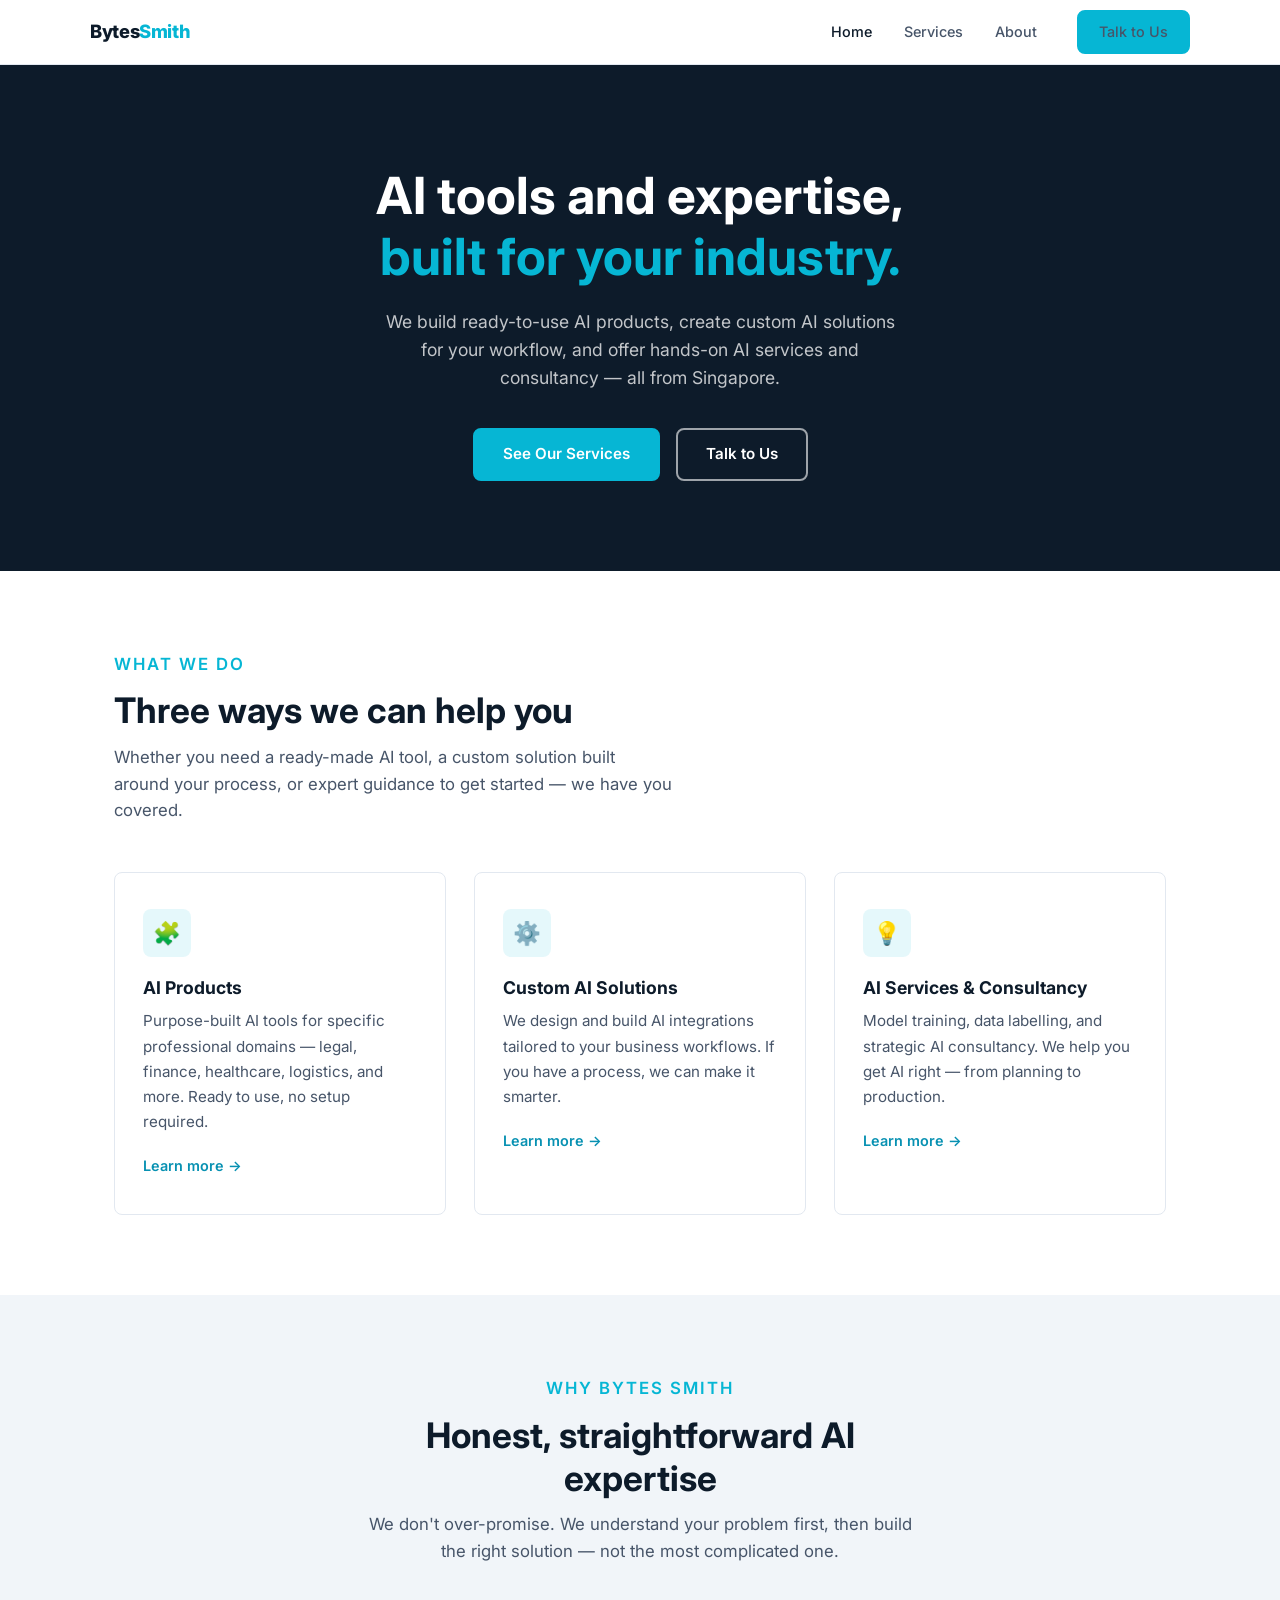
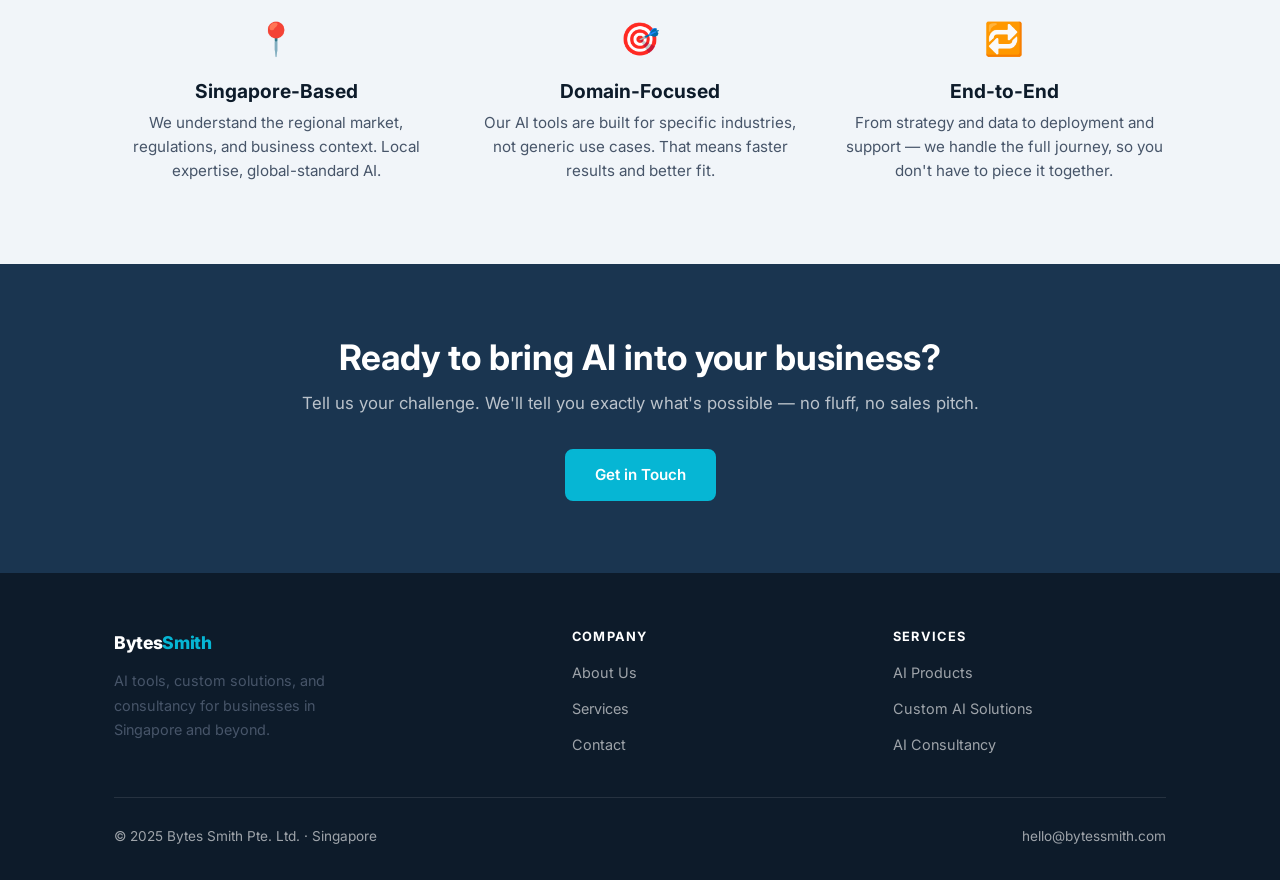
==== docs/index.html @ f25e1769 "draft" ====
<!DOCTYPE html>
<html lang="en">
<head>
  <meta charset="UTF-8" />
  <meta name="viewport" content="width=device-width, initial-scale=1.0" />
  <title>Bytes Smith — AI Tools & Consultancy, Singapore</title>
  <meta name="description" content="Bytes Smith builds AI tools for specific industries, custom AI integrations for your workflows, and provides AI services and consultancy. Based in Singapore." />
  <link rel="preconnect" href="https://fonts.googleapis.com" />
  <link rel="preconnect" href="https://fonts.gstatic.com" crossorigin />
  <link href="https://fonts.googleapis.com/css2?family=Inter:wght@400;500;600;700;800&display=swap" rel="stylesheet" />
  <link rel="stylesheet" href="css/style.css" />
</head>
<body>

  <!-- ========== NAV ========== -->
  <nav class="nav">
    <div class="nav-inner">
      <a href="index.html" class="nav-logo">Bytes<span>Smith</span></a>
      <ul class="nav-links">
        <li><a href="index.html">Home</a></li>
        <li><a href="services.html">Services</a></li>
        <li><a href="about.html">About</a></li>
        <li><a href="contact.html" class="btn btn-primary">Talk to Us</a></li>
      </ul>
      <button class="nav-toggle" aria-label="Toggle menu">
        <span></span><span></span><span></span>
      </button>
    </div>
  </nav>

  <!-- ========== HERO ========== -->
  <section class="hero">
    <div class="container">
      <h1>AI tools and expertise,<br><span>built for your industry.</span></h1>
      <p>We build ready-to-use AI products, create custom AI solutions for your workflow, and offer hands-on AI services and consultancy — all from Singapore.</p>
      <div class="hero-actions">
        <a href="services.html" class="btn btn-primary">See Our Services</a>
        <a href="contact.html" class="btn btn-outline">Talk to Us</a>
      </div>
    </div>
  </section>

  <!-- ========== SERVICES ========== -->
  <section>
    <div class="container">
      <div class="section-intro">
        <p class="section-label">What We Do</p>
        <h2>Three ways we can help you</h2>
        <p>Whether you need a ready-made AI tool, a custom solution built around your process, or expert guidance to get started — we have you covered.</p>
      </div>
      <div class="services-grid">

        <div class="service-card">
          <div class="service-icon">🧩</div>
          <h3>AI Products</h3>
          <p>Purpose-built AI tools for specific professional domains — legal, finance, healthcare, logistics, and more. Ready to use, no setup required.</p>
          <a href="services.html#products" class="card-link">Learn more →</a>
        </div>

        <div class="service-card">
          <div class="service-icon">⚙️</div>
          <h3>Custom AI Solutions</h3>
          <p>We design and build AI integrations tailored to your business workflows. If you have a process, we can make it smarter.</p>
          <a href="services.html#custom" class="card-link">Learn more →</a>
        </div>

        <div class="service-card">
          <div class="service-icon">💡</div>
          <h3>AI Services & Consultancy</h3>
          <p>Model training, data labelling, and strategic AI consultancy. We help you get AI right — from planning to production.</p>
          <a href="services.html#consultancy" class="card-link">Learn more →</a>
        </div>

      </div>
    </div>
  </section>

  <!-- ========== WHY BYTES SMITH ========== -->
  <section class="why-us">
    <div class="container">
      <div class="section-intro centered">
        <p class="section-label">Why Bytes Smith</p>
        <h2>Honest, straightforward AI expertise</h2>
        <p>We don't over-promise. We understand your problem first, then build the right solution — not the most complicated one.</p>
      </div>
      <div class="why-grid">

        <div class="why-item">
          <div class="why-icon">📍</div>
          <h3>Singapore-Based</h3>
          <p>We understand the regional market, regulations, and business context. Local expertise, global-standard AI.</p>
        </div>

        <div class="why-item">
          <div class="why-icon">🎯</div>
          <h3>Domain-Focused</h3>
          <p>Our AI tools are built for specific industries, not generic use cases. That means faster results and better fit.</p>
        </div>

        <div class="why-item">
          <div class="why-icon">🔁</div>
          <h3>End-to-End</h3>
          <p>From strategy and data to deployment and support — we handle the full journey, so you don't have to piece it together.</p>
        </div>

      </div>
    </div>
  </section>

  <!-- ========== CTA STRIP ========== -->
  <section class="cta-strip">
    <div class="container">
      <h2>Ready to bring AI into your business?</h2>
      <p>Tell us your challenge. We'll tell you exactly what's possible — no fluff, no sales pitch.</p>
      <a href="contact.html" class="btn btn-primary">Get in Touch</a>
    </div>
  </section>

  <!-- ========== FOOTER ========== -->
  <footer class="footer">
    <div class="container">
      <div class="footer-inner">
        <div class="footer-brand">
          <a href="index.html" class="nav-logo">Bytes<span>Smith</span></a>
          <p>AI tools, custom solutions, and consultancy for businesses in Singapore and beyond.</p>
        </div>
        <div class="footer-col">
          <h4>Company</h4>
          <ul>
            <li><a href="about.html">About Us</a></li>
            <li><a href="services.html">Services</a></li>
            <li><a href="contact.html">Contact</a></li>
          </ul>
        </div>
        <div class="footer-col">
          <h4>Services</h4>
          <ul>
            <li><a href="services.html#products">AI Products</a></li>
            <li><a href="services.html#custom">Custom AI Solutions</a></li>
            <li><a href="services.html#consultancy">AI Consultancy</a></li>
          </ul>
        </div>
      </div>
      <div class="footer-bottom">
        <span>© 2025 Bytes Smith Pte. Ltd. · Singapore</span>
        <a href="contact.html">hello@bytessmith.com</a>
      </div>
    </div>
  </footer>

  <script src="js/main.js"></script>
</body>
</html>
---- docs/css/style.css ----
/* =============================================
   Bytes Smith — Main Stylesheet
   ============================================= */

/* --- Variables --- */
:root {
  --navy:       #0D1B2A;
  --navy-mid:   #1A3550;
  --teal:       #06B6D4;
  --teal-dark:  #0891B2;
  --white:      #FFFFFF;
  --grey-light: #F1F5F9;
  --grey-mid:   #94A3B8;
  --text:       #1E293B;
  --text-light: #475569;
  --border:     #E2E8F0;
  --radius:     8px;
  --shadow:     0 2px 16px rgba(0,0,0,0.08);
  --transition: 0.2s ease;
}

/* --- Reset --- */
*, *::before, *::after { box-sizing: border-box; margin: 0; padding: 0; }

html { scroll-behavior: smooth; }

body {
  font-family: 'Inter', sans-serif;
  font-size: 16px;
  line-height: 1.6;
  color: var(--text);
  background: var(--white);
}

img { max-width: 100%; display: block; }
a  { color: inherit; text-decoration: none; }
ul { list-style: none; }

/* --- Typography --- */
h1, h2, h3, h4 { line-height: 1.2; font-weight: 700; color: var(--navy); }
h1 { font-size: clamp(2rem, 5vw, 3.2rem); }
h2 { font-size: clamp(1.6rem, 3.5vw, 2.2rem); }
h3 { font-size: 1.2rem; }
p  { color: var(--text-light); }

/* --- Layout --- */
.container {
  max-width: 1100px;
  margin: 0 auto;
  padding: 0 24px;
}

section { padding: 80px 0; }

.section-label {
  font-size: 0.8rem;
  font-weight: 600;
  letter-spacing: 0.12em;
  text-transform: uppercase;
  color: var(--teal);
  margin-bottom: 12px;
}

.section-intro {
  max-width: 560px;
  margin-bottom: 48px;
}

.section-intro h2 { margin-bottom: 12px; }
.section-intro p  { font-size: 1.05rem; }

.section-intro.centered {
  text-align: center;
  margin-left: auto;
  margin-right: auto;
}

/* --- Buttons --- */
.btn {
  display: inline-block;
  padding: 12px 28px;
  border-radius: var(--radius);
  font-size: 0.95rem;
  font-weight: 600;
  cursor: pointer;
  transition: background var(--transition), color var(--transition), border-color var(--transition);
  border: 2px solid transparent;
}

.btn-primary {
  background: var(--teal);
  color: var(--white);
  border-color: var(--teal);
}
.btn-primary:hover {
  background: var(--teal-dark);
  border-color: var(--teal-dark);
}

.btn-outline {
  background: transparent;
  color: var(--white);
  border-color: rgba(255,255,255,0.6);
}
.btn-outline:hover {
  background: rgba(255,255,255,0.1);
  border-color: var(--white);
}

.btn-outline-dark {
  background: transparent;
  color: var(--navy);
  border-color: var(--navy);
}
.btn-outline-dark:hover {
  background: var(--navy);
  color: var(--white);
}

/* =============================================
   NAVIGATION
   ============================================= */
.nav {
  position: sticky;
  top: 0;
  z-index: 100;
  background: var(--white);
  border-bottom: 1px solid var(--border);
  padding: 0 24px;
}

.nav-inner {
  max-width: 1100px;
  margin: 0 auto;
  height: 64px;
  display: flex;
  align-items: center;
  justify-content: space-between;
}

.nav-logo {
  font-size: 1.15rem;
  font-weight: 800;
  color: var(--navy);
  letter-spacing: -0.02em;
}
.nav-logo span { color: var(--teal); }

.nav-links {
  display: flex;
  align-items: center;
  gap: 32px;
}

.nav-links a {
  font-size: 0.9rem;
  font-weight: 500;
  color: var(--text-light);
  transition: color var(--transition);
}
.nav-links a:hover,
.nav-links a.active { color: var(--navy); }

.nav-links .btn { margin-left: 8px; padding: 8px 20px; }

/* Hamburger */
.nav-toggle {
  display: none;
  flex-direction: column;
  justify-content: space-between;
  width: 24px;
  height: 18px;
  cursor: pointer;
  background: none;
  border: none;
  padding: 0;
}
.nav-toggle span {
  display: block;
  height: 2px;
  background: var(--navy);
  border-radius: 2px;
  transition: transform var(--transition), opacity var(--transition);
}

/* Mobile nav open state */
.nav-toggle.open span:nth-child(1) { transform: translateY(8px) rotate(45deg); }
.nav-toggle.open span:nth-child(2) { opacity: 0; }
.nav-toggle.open span:nth-child(3) { transform: translateY(-8px) rotate(-45deg); }

/* =============================================
   HERO
   ============================================= */
.hero {
  background: var(--navy);
  color: var(--white);
  padding: 100px 0 90px;
  text-align: center;
}

.hero h1 {
  color: var(--white);
  max-width: 720px;
  margin: 0 auto 20px;
}

.hero h1 span { color: var(--teal); }

.hero p {
  font-size: 1.1rem;
  color: rgba(255,255,255,0.75);
  max-width: 520px;
  margin: 0 auto 36px;
}

.hero-actions {
  display: flex;
  gap: 16px;
  justify-content: center;
  flex-wrap: wrap;
}

/* =============================================
   SERVICES CARDS
   ============================================= */
.services-grid {
  display: grid;
  grid-template-columns: repeat(3, 1fr);
  gap: 28px;
}

.service-card {
  background: var(--white);
  border: 1px solid var(--border);
  border-radius: var(--radius);
  padding: 36px 28px;
  transition: box-shadow var(--transition), transform var(--transition);
}

.service-card:hover {
  box-shadow: var(--shadow);
  transform: translateY(-4px);
}

.service-icon {
  width: 48px;
  height: 48px;
  background: rgba(6, 182, 212, 0.1);
  border-radius: var(--radius);
  display: flex;
  align-items: center;
  justify-content: center;
  margin-bottom: 20px;
  font-size: 1.4rem;
}

.service-card h3 {
  margin-bottom: 10px;
  font-size: 1.1rem;
}

.service-card p {
  font-size: 0.95rem;
  line-height: 1.65;
}

.service-card .card-link {
  display: inline-block;
  margin-top: 20px;
  font-size: 0.9rem;
  font-weight: 600;
  color: var(--teal-dark);
}
.service-card .card-link:hover { text-decoration: underline; }

/* =============================================
   WHY US — TRUST STRIP
   ============================================= */
.why-us { background: var(--grey-light); }

.why-grid {
  display: grid;
  grid-template-columns: repeat(3, 1fr);
  gap: 40px;
}

.why-item { text-align: center; }

.why-icon {
  font-size: 2rem;
  margin-bottom: 16px;
}

.why-item h3 { margin-bottom: 8px; }
.why-item p  { font-size: 0.95rem; }

/* =============================================
   CTA STRIP
   ============================================= */
.cta-strip {
  background: var(--navy-mid);
  color: var(--white);
  text-align: center;
  padding: 72px 0;
}

.cta-strip h2 { color: var(--white); margin-bottom: 12px; }
.cta-strip p  { color: rgba(255,255,255,0.7); margin-bottom: 32px; font-size: 1.05rem; }

/* =============================================
   SERVICES PAGE — DETAIL
   ============================================= */
.page-hero {
  background: var(--navy);
  color: var(--white);
  padding: 72px 0 64px;
  text-align: center;
}

.page-hero h1 { color: var(--white); margin-bottom: 14px; }
.page-hero p  { color: rgba(255,255,255,0.75); font-size: 1.05rem; max-width: 520px; margin: 0 auto; }

.service-detail {
  display: grid;
  grid-template-columns: 1fr 2fr;
  gap: 48px;
  padding: 56px 0;
  border-bottom: 1px solid var(--border);
  align-items: start;
}

.service-detail:last-child { border-bottom: none; }

.service-detail-icon {
  width: 64px;
  height: 64px;
  background: rgba(6, 182, 212, 0.1);
  border-radius: var(--radius);
  display: flex;
  align-items: center;
  justify-content: center;
  font-size: 1.8rem;
}

.service-detail-left { display: flex; flex-direction: column; align-items: flex-start; gap: 16px; }
.service-detail-left h2 { font-size: 1.5rem; }

.service-includes {
  margin-top: 20px;
  display: flex;
  flex-direction: column;
  gap: 10px;
}

.service-includes li {
  display: flex;
  align-items: flex-start;
  gap: 10px;
  font-size: 0.95rem;
  color: var(--text-light);
}

.service-includes li::before {
  content: "✓";
  color: var(--teal);
  font-weight: 700;
  flex-shrink: 0;
  margin-top: 1px;
}

/* =============================================
   ABOUT PAGE
   ============================================= */
.about-intro {
  display: grid;
  grid-template-columns: 1fr 1fr;
  gap: 64px;
  align-items: center;
}

.about-values {
  background: var(--grey-light);
}

.values-grid {
  display: grid;
  grid-template-columns: repeat(2, 1fr);
  gap: 28px;
}

.value-card {
  background: var(--white);
  border-radius: var(--radius);
  padding: 28px 24px;
  border: 1px solid var(--border);
}

.value-card .value-icon { font-size: 1.6rem; margin-bottom: 12px; }
.value-card h3 { margin-bottom: 8px; font-size: 1rem; }
.value-card p  { font-size: 0.9rem; }

/* =============================================
   CONTACT PAGE
   ============================================= */
.contact-layout {
  display: grid;
  grid-template-columns: 1fr 2fr;
  gap: 64px;
  padding: 80px 0;
}

.contact-info h2 { margin-bottom: 16px; }
.contact-info p  { margin-bottom: 28px; }

.contact-detail {
  display: flex;
  flex-direction: column;
  gap: 20px;
}

.contact-detail-item { display: flex; flex-direction: column; gap: 4px; }
.contact-detail-item span:first-child { font-size: 0.8rem; font-weight: 600; text-transform: uppercase; letter-spacing: 0.08em; color: var(--teal-dark); }
.contact-detail-item span:last-child  { font-size: 0.95rem; color: var(--text); }

/* Form */
.contact-form { display: flex; flex-direction: column; gap: 20px; }

.form-row {
  display: grid;
  grid-template-columns: 1fr 1fr;
  gap: 20px;
}

.form-group { display: flex; flex-direction: column; gap: 6px; }

.form-group label {
  font-size: 0.85rem;
  font-weight: 600;
  color: var(--text);
}

.form-group input,
.form-group select,
.form-group textarea {
  font-family: 'Inter', sans-serif;
  font-size: 0.95rem;
  padding: 10px 14px;
  border: 1px solid var(--border);
  border-radius: var(--radius);
  color: var(--text);
  background: var(--white);
  transition: border-color var(--transition);
  outline: none;
  width: 100%;
}

.form-group input:focus,
.form-group select:focus,
.form-group textarea:focus {
  border-color: var(--teal);
}

.form-group textarea { resize: vertical; min-height: 130px; }

/* =============================================
   FOOTER
   ============================================= */
.footer {
  background: var(--navy);
  color: rgba(255,255,255,0.6);
  padding: 56px 0 32px;
}

.footer-inner {
  display: grid;
  grid-template-columns: 1.5fr 1fr 1fr;
  gap: 48px;
  padding-bottom: 40px;
  border-bottom: 1px solid rgba(255,255,255,0.1);
}

.footer-brand .nav-logo { font-size: 1.1rem; color: var(--white); }
.footer-brand p { font-size: 0.9rem; margin-top: 12px; max-width: 260px; line-height: 1.7; }

.footer-col h4 {
  font-size: 0.8rem;
  font-weight: 700;
  text-transform: uppercase;
  letter-spacing: 0.1em;
  color: var(--white);
  margin-bottom: 16px;
}

.footer-col ul { display: flex; flex-direction: column; gap: 10px; }
.footer-col ul li a { font-size: 0.9rem; transition: color var(--transition); }
.footer-col ul li a:hover { color: var(--teal); }

.footer-bottom {
  padding-top: 28px;
  display: flex;
  align-items: center;
  justify-content: space-between;
  font-size: 0.85rem;
}

.footer-bottom a { color: rgba(255,255,255,0.6); }
.footer-bottom a:hover { color: var(--teal); }

/* =============================================
   RESPONSIVE
   ============================================= */
@media (max-width: 900px) {
  .services-grid,
  .why-grid        { grid-template-columns: 1fr 1fr; }
  .service-detail  { grid-template-columns: 1fr; gap: 24px; }
  .about-intro     { grid-template-columns: 1fr; }
  .contact-layout  { grid-template-columns: 1fr; padding: 48px 0; }
  .footer-inner    { grid-template-columns: 1fr 1fr; }
}

@media (max-width: 640px) {
  section { padding: 56px 0; }
  .hero   { padding: 72px 0 64px; }

  .nav-links  { display: none; flex-direction: column; position: absolute; top: 64px; left: 0; right: 0; background: var(--white); border-bottom: 1px solid var(--border); padding: 20px 24px; gap: 16px; }
  .nav-links.open { display: flex; }
  .nav-toggle { display: flex; }
  .nav        { position: sticky; }

  .services-grid,
  .why-grid,
  .values-grid  { grid-template-columns: 1fr; }
  .form-row     { grid-template-columns: 1fr; }
  .footer-inner { grid-template-columns: 1fr; }
  .footer-bottom { flex-direction: column; gap: 8px; text-align: center; }
}
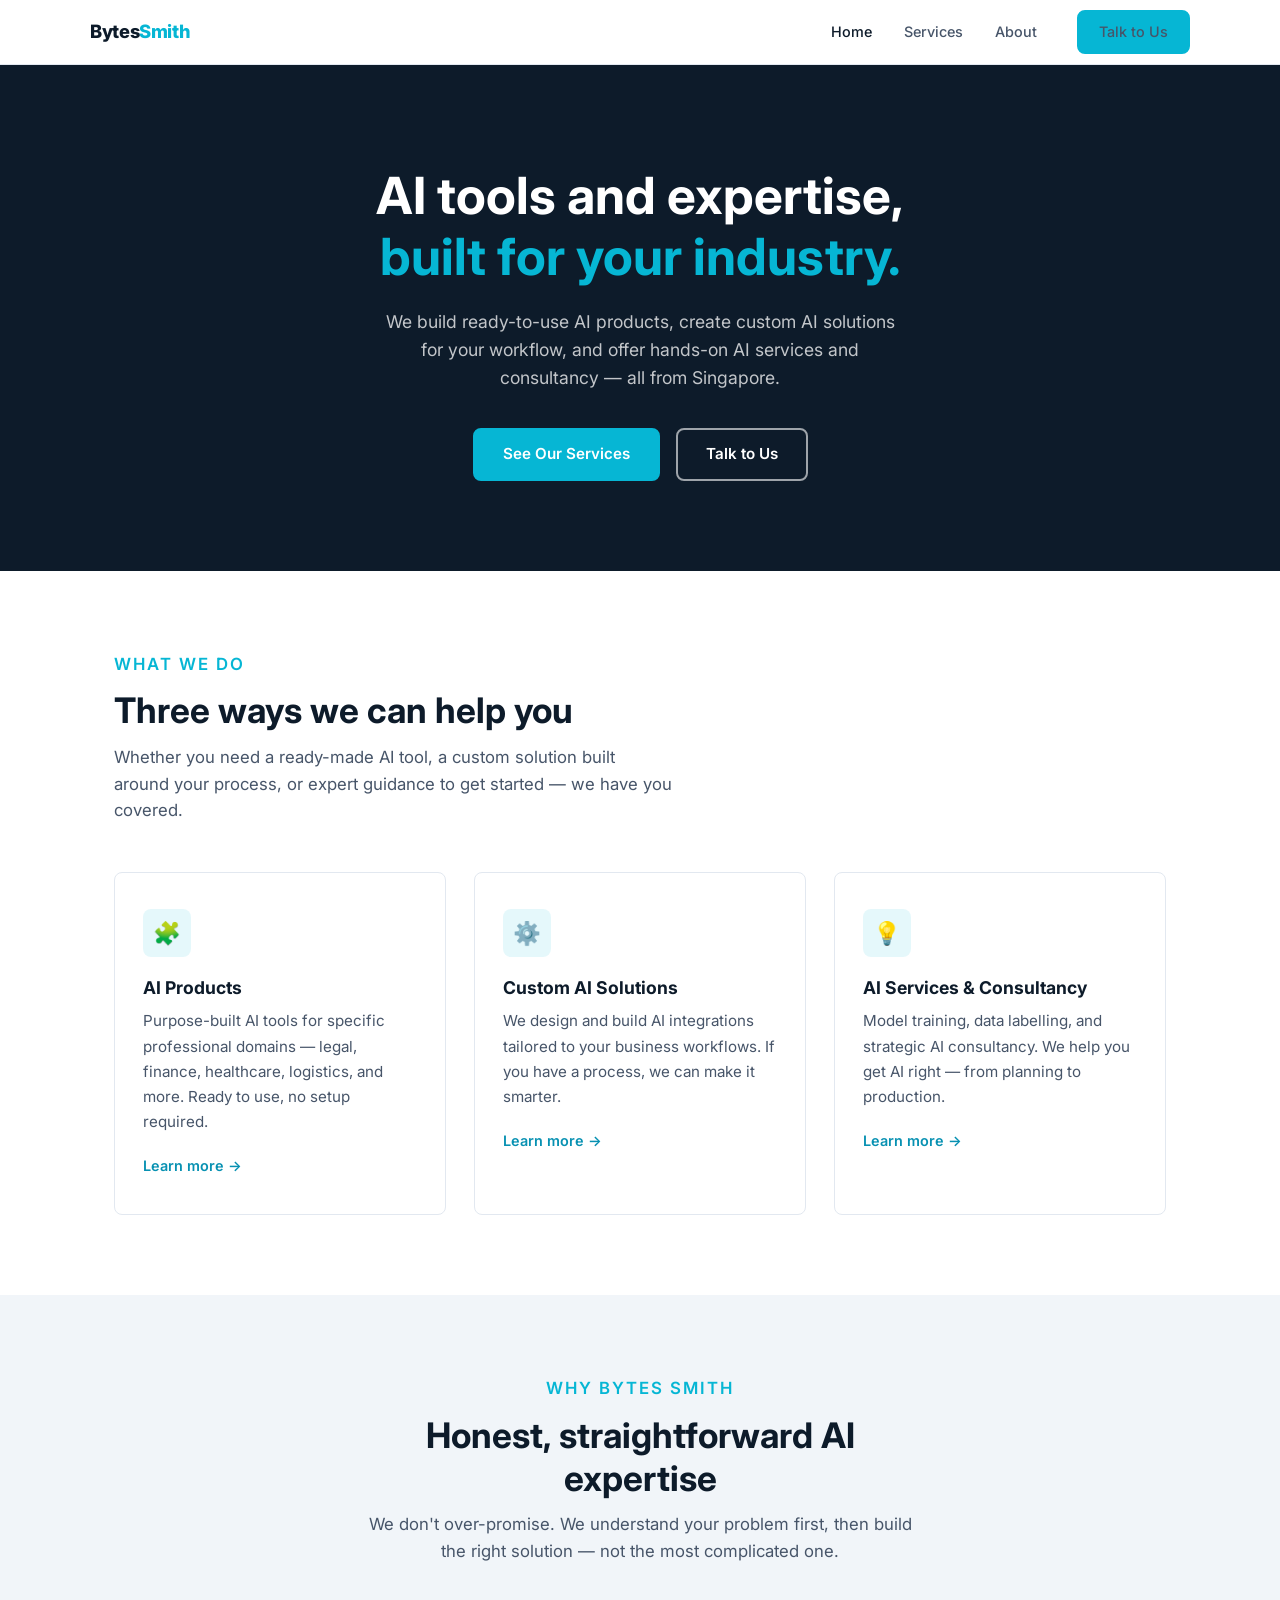
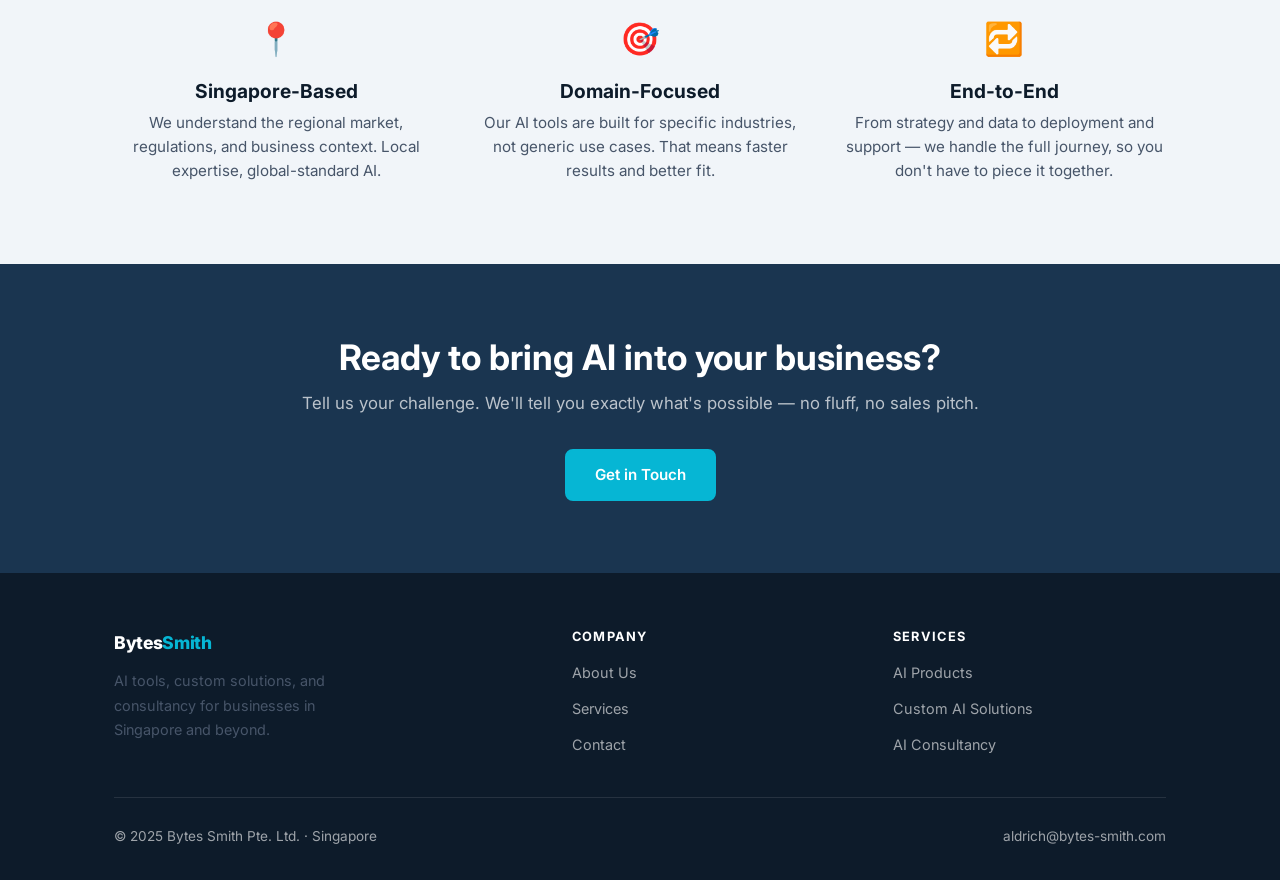
==== commit 451e0e86: "update email" ====
--- a/docs/index.html
+++ b/docs/index.html
@@ -143,7 +143,7 @@
       </div>
       <div class="footer-bottom">
         <span>© 2025 Bytes Smith Pte. Ltd. · Singapore</span>
-        <a href="contact.html">hello@bytessmith.com</a>
+        <a href="contact.html">aldrich@bytes-smith.com</a>
       </div>
     </div>
   </footer>
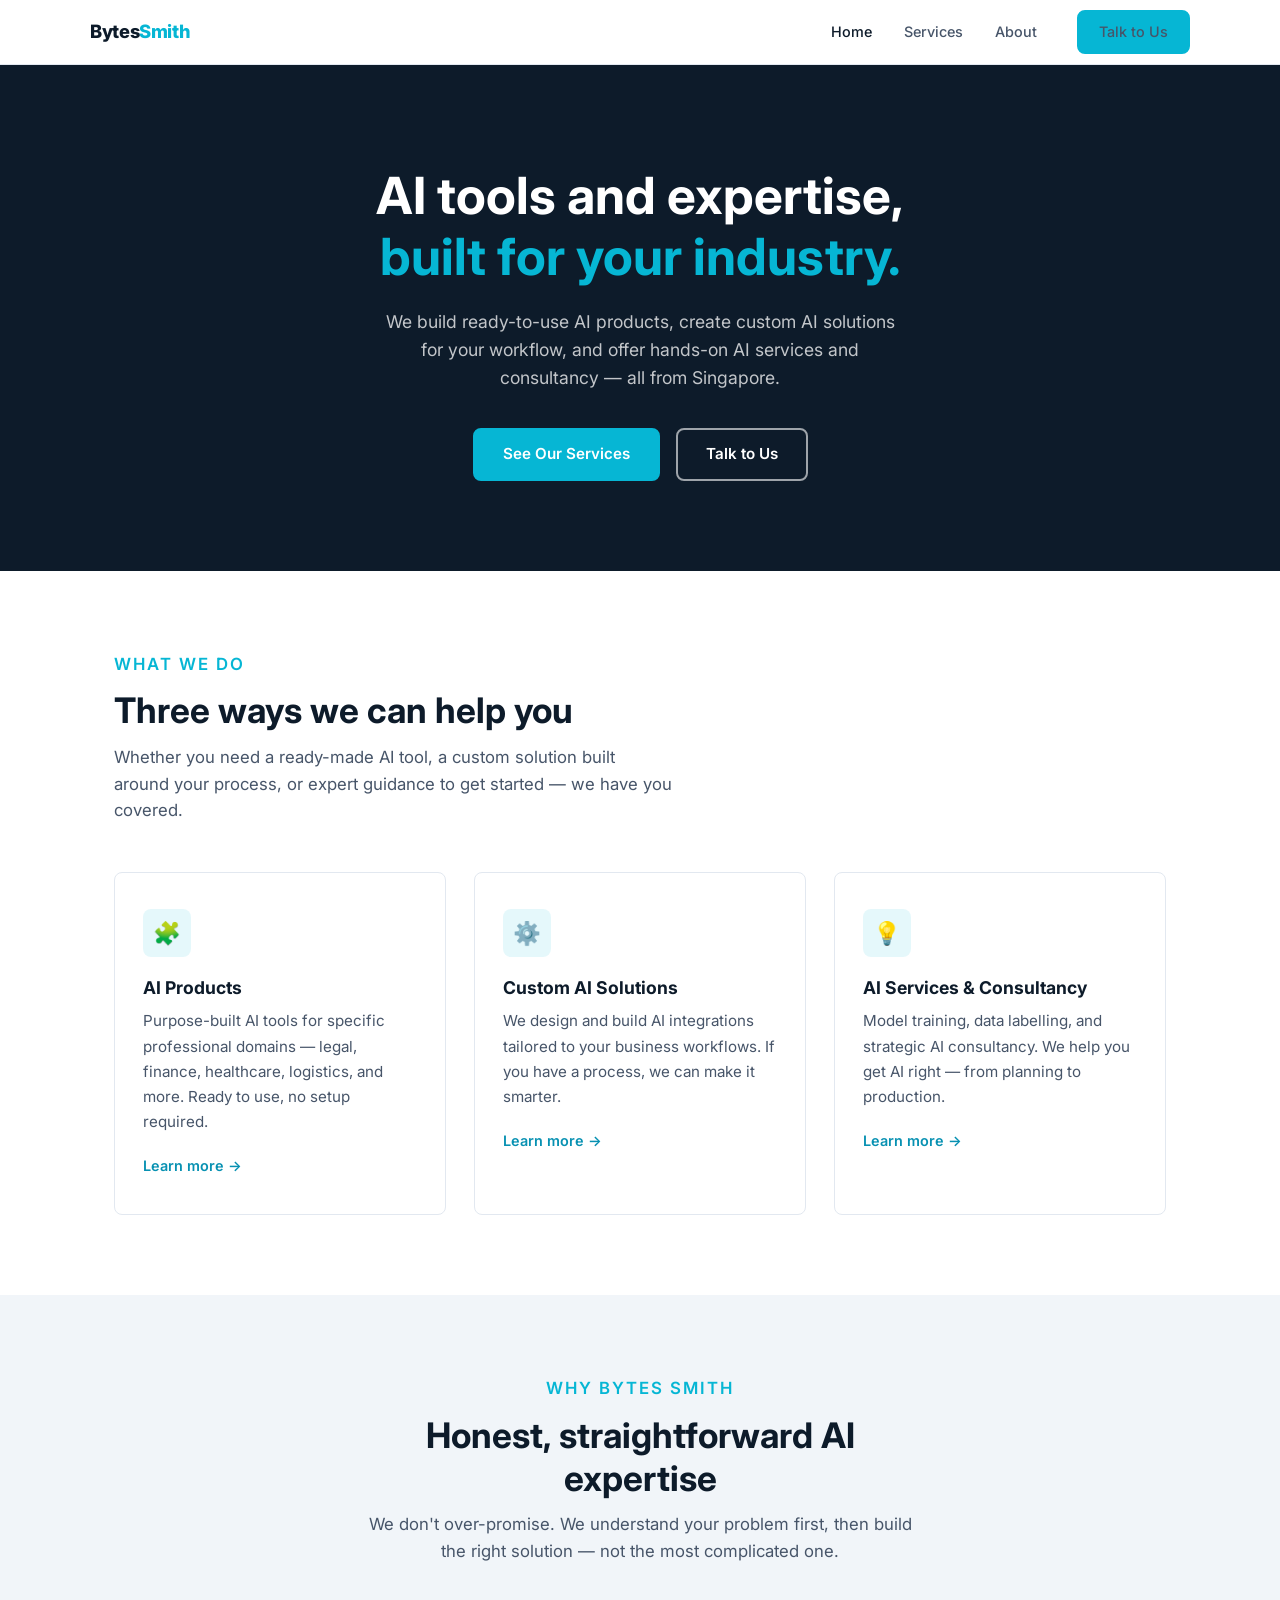
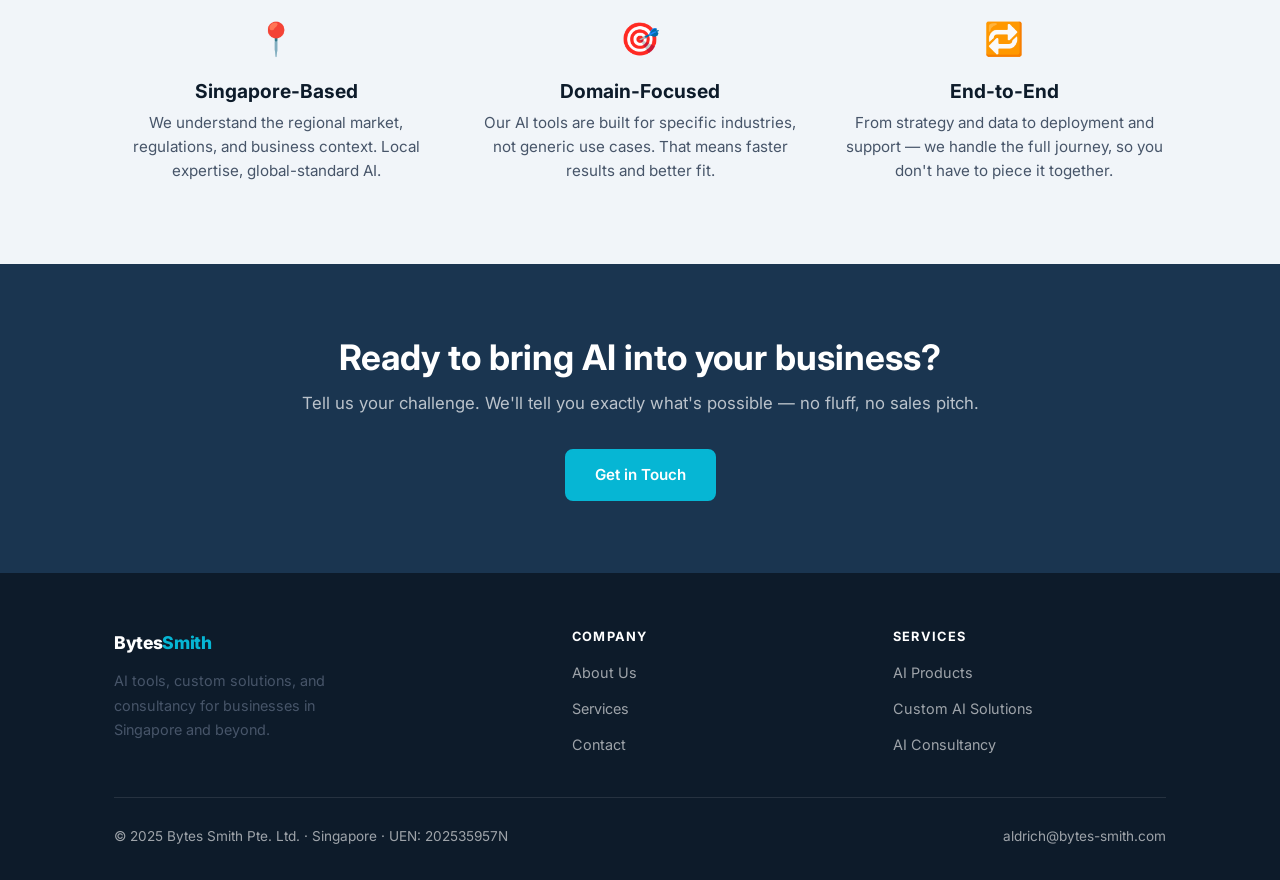
==== commit 67892a6f: "update contact and uen" ====
--- a/docs/index.html
+++ b/docs/index.html
@@ -142,7 +142,7 @@
         </div>
       </div>
       <div class="footer-bottom">
-        <span>© 2025 Bytes Smith Pte. Ltd. · Singapore</span>
+        <span>© 2025 Bytes Smith Pte. Ltd. · Singapore · UEN: 202535957N</span>
         <a href="contact.html">aldrich@bytes-smith.com</a>
       </div>
     </div>
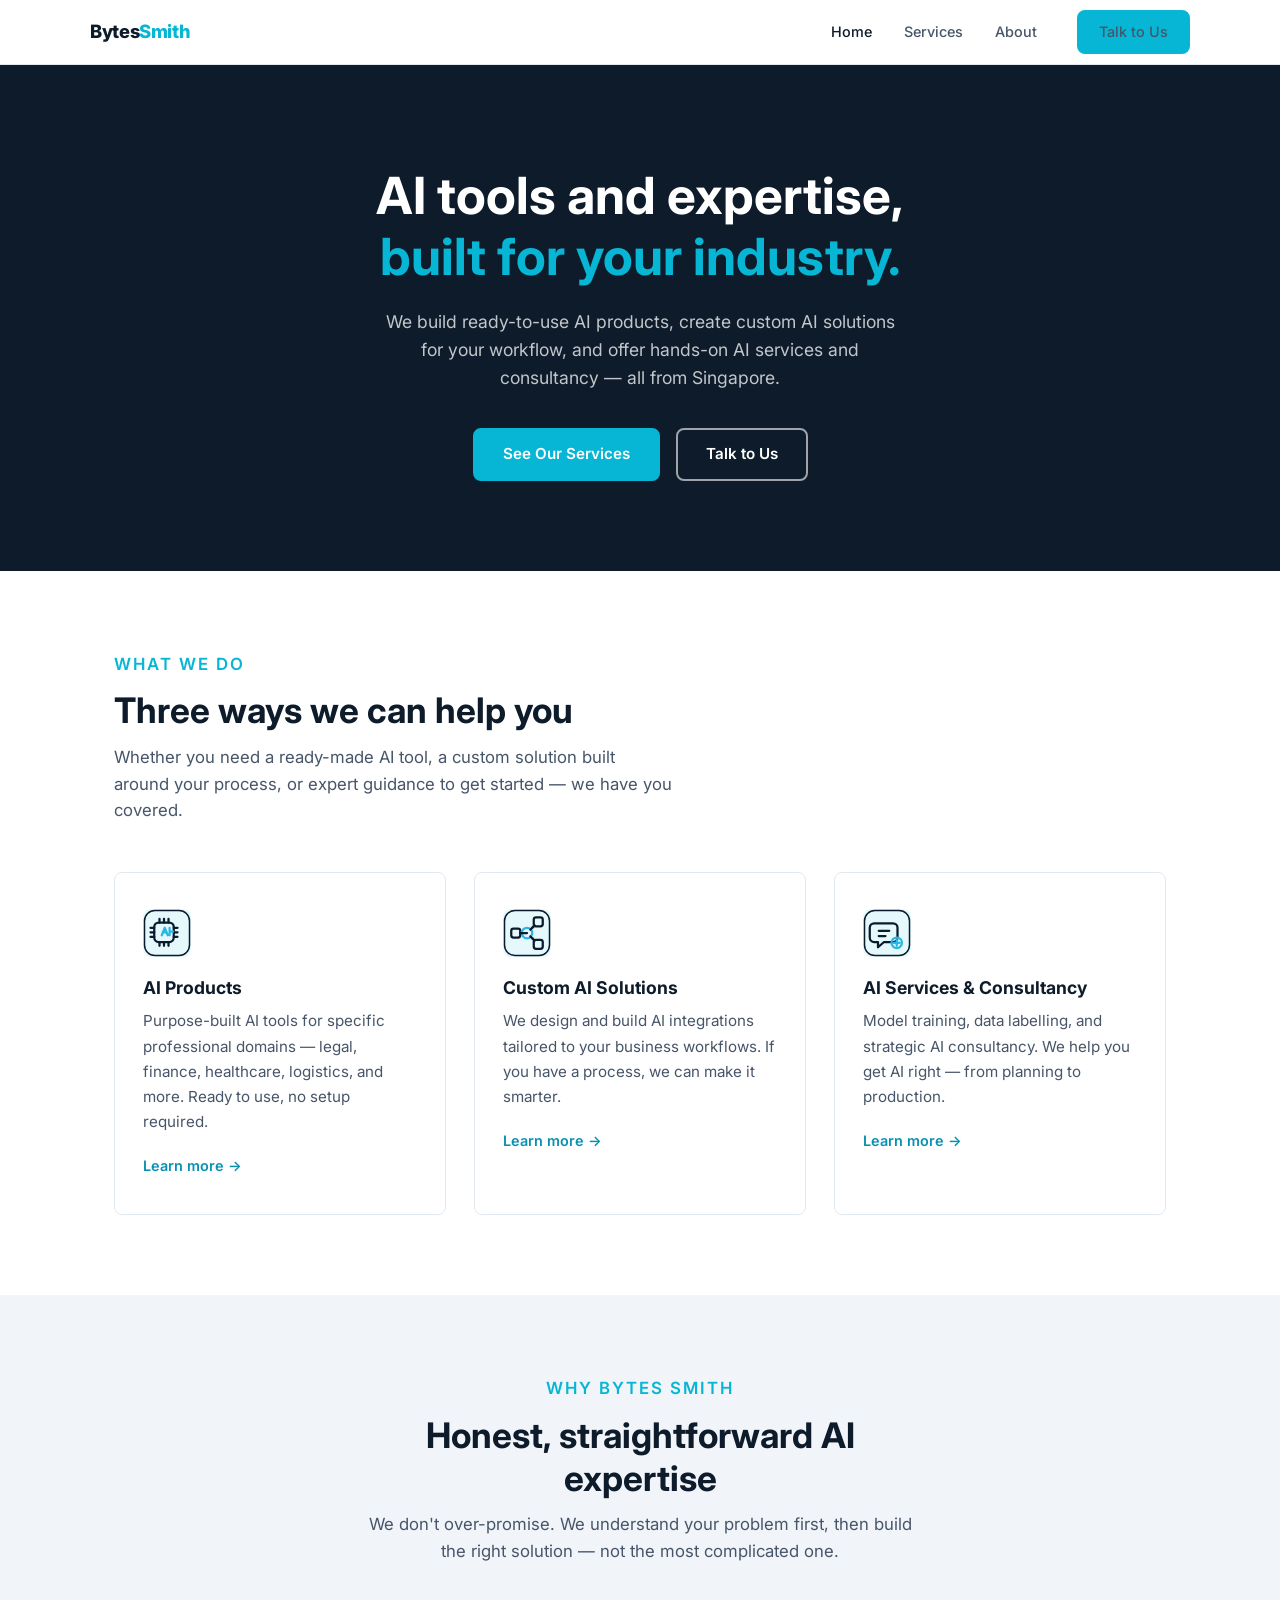
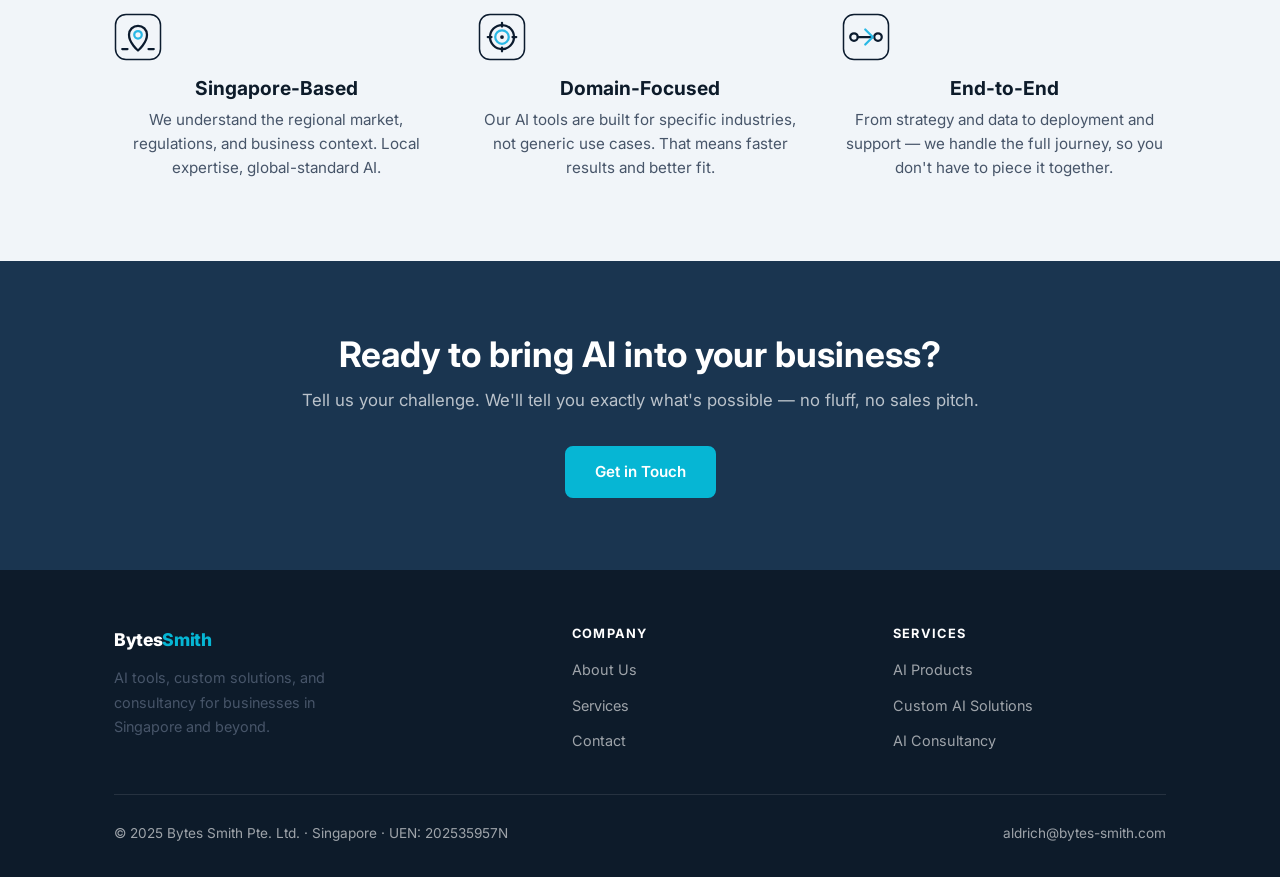
==== commit 20d6ed17: "update icons" ====
--- a/docs/index.html
+++ b/docs/index.html
@@ -51,21 +51,27 @@
       <div class="services-grid">
 
         <div class="service-card">
-          <div class="service-icon">🧩</div>
+          <div class="service-icon">
+            <img src="images/icons/ai_products.svg" alt="AI Products" width="48" height="48">
+          </div>
           <h3>AI Products</h3>
           <p>Purpose-built AI tools for specific professional domains — legal, finance, healthcare, logistics, and more. Ready to use, no setup required.</p>
           <a href="services.html#products" class="card-link">Learn more →</a>
         </div>
 
         <div class="service-card">
-          <div class="service-icon">⚙️</div>
+          <div class="service-icon">
+            <img src="images/icons/custom_ai_solutions_and_integrations.svg" alt="Custom AI Solutions" width="48" height="48">
+          </div>
           <h3>Custom AI Solutions</h3>
           <p>We design and build AI integrations tailored to your business workflows. If you have a process, we can make it smarter.</p>
           <a href="services.html#custom" class="card-link">Learn more →</a>
         </div>
 
         <div class="service-card">
-          <div class="service-icon">💡</div>
+          <div class="service-icon">
+            <img src="images/icons/ai_consultancies_and_services.svg" alt="AI Services & Consultancy" width="48" height="48">
+          </div>
           <h3>AI Services & Consultancy</h3>
           <p>Model training, data labelling, and strategic AI consultancy. We help you get AI right — from planning to production.</p>
           <a href="services.html#consultancy" class="card-link">Learn more →</a>
@@ -86,19 +92,25 @@
       <div class="why-grid">
 
         <div class="why-item">
-          <div class="why-icon">📍</div>
+          <div class="why-icon">
+            <img src="images/icons/company_location.svg" alt="Singapore-Based" width="48" height="48">
+          </div>
           <h3>Singapore-Based</h3>
           <p>We understand the regional market, regulations, and business context. Local expertise, global-standard AI.</p>
         </div>
 
         <div class="why-item">
-          <div class="why-icon">🎯</div>
+          <div class="why-icon">
+            <img src="images/icons/domain_focused.svg" alt="Domain-Focused" width="48" height="48">
+          </div>
           <h3>Domain-Focused</h3>
           <p>Our AI tools are built for specific industries, not generic use cases. That means faster results and better fit.</p>
         </div>
 
         <div class="why-item">
-          <div class="why-icon">🔁</div>
+          <div class="why-icon">
+            <img src="images/icons/end_to_end.svg" alt="End-to-End" width="48" height="48">
+          </div>
           <h3>End-to-End</h3>
           <p>From strategy and data to deployment and support — we handle the full journey, so you don't have to piece it together.</p>
         </div>
